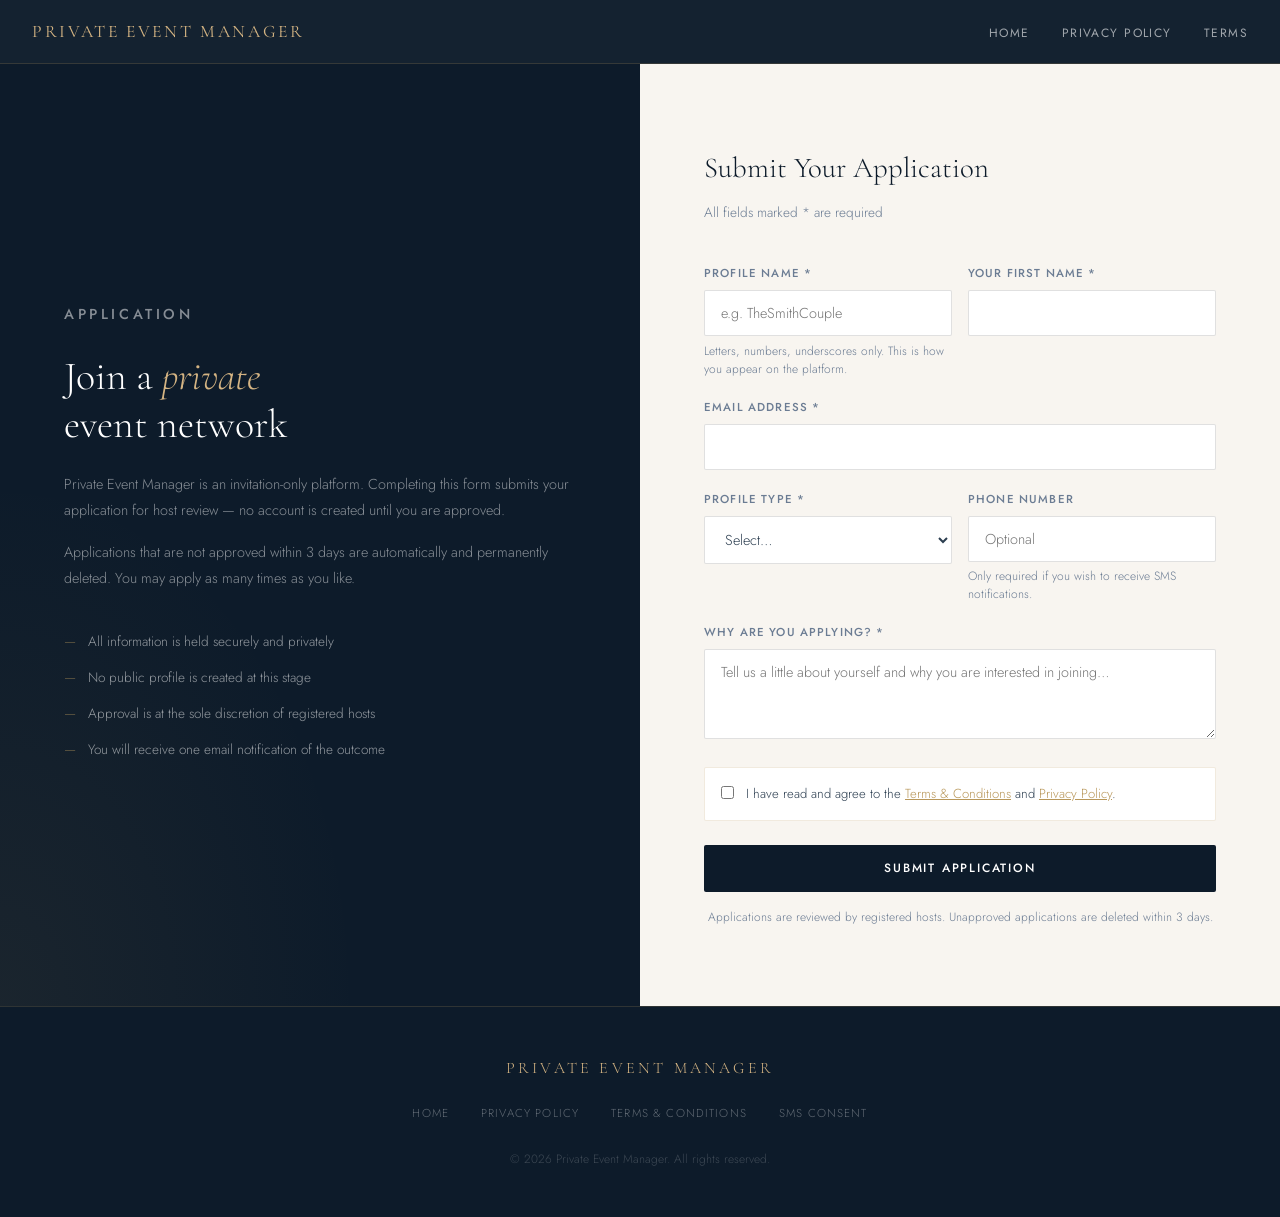
==== signup/index.html @ 06c5b594 "Initial site — compliance pages for privateeventmanager.com" ====
<!DOCTYPE html>
<html lang="en">
<head>
<meta charset="UTF-8">
<meta name="viewport" content="width=device-width, initial-scale=1.0">
<title>Apply for Access — Private Event Manager</title>
<meta name="description" content="Submit an application to join the Private Event Manager platform. Applications are reviewed by registered hosts.">
<link rel="stylesheet" href="../style.css">
</head>
<body>

<nav>
  <a href="/" class="nav-brand">Private Event Manager</a>
  <ul class="nav-links">
    <li><a href="/">Home</a></li>
    <li><a href="../privacy-policy/">Privacy Policy</a></li>
    <li><a href="../terms-and-conditions/">Terms</a></li>
  </ul>
</nav>

<div class="signup-section">

  <div class="signup-left">
    <div>
      <p class="section-label" style="margin-bottom:1.5rem">Application</p>
      <h2>Join a <em>private</em><br>event network</h2>
      <p>Private Event Manager is an invitation-only platform. Completing this form submits your application for host review — no account is created until you are approved.</p>
      <p>Applications that are not approved within 3 days are automatically and permanently deleted. You may apply as many times as you like.</p>
      <ul class="signup-points">
        <li>All information is held securely and privately</li>
        <li>No public profile is created at this stage</li>
        <li>Approval is at the sole discretion of registered hosts</li>
        <li>You will receive one email notification of the outcome</li>
      </ul>
    </div>
  </div>

  <div class="signup-right">
    <h3>Submit Your Application</h3>
    <p class="sub">All fields marked * are required</p>

    <!-- PEM Signup Widget loads here -->
    <div id="pem-signup-widget">
      <!-- 
        To embed the live signup form, add this script tag:
        <script src="https://swinging.party/wp-content/plugins/private-event-manager/assets/js/pem-signup-widget.js" data-target="pem-signup-widget"></script>
        
        Until the widget is live, the static form below is shown for Twilio verification purposes.
      -->

      <form id="pem-application-form" novalidate>

        <div class="pem-form-row-2">
          <div class="pem-form-group">
            <label for="profile_name">Profile Name *</label>
            <input type="text" id="profile_name" name="profile_name" placeholder="e.g. TheSmithCouple" required maxlength="30">
            <p class="pem-form-note">Letters, numbers, underscores only. This is how you appear on the platform.</p>
          </div>
          <div class="pem-form-group">
            <label for="first_name">Your First Name *</label>
            <input type="text" id="first_name" name="first_name" required>
          </div>
        </div>

        <div class="pem-form-group">
          <label for="email">Email Address *</label>
          <input type="email" id="email" name="email" required autocomplete="email">
        </div>

        <div class="pem-form-row-2">
          <div class="pem-form-group">
            <label for="profile_size">Profile Type *</label>
            <select id="profile_size" name="profile_size" required>
              <option value="">Select…</option>
              <option value="1">Individual</option>
              <option value="2">Couple</option>
              <option value="3">Trio</option>
              <option value="4">Group of Four</option>
            </select>
          </div>
          <div class="pem-form-group">
            <label for="phone">Phone Number</label>
            <input type="tel" id="phone" name="phone" autocomplete="tel" placeholder="Optional">
            <p class="pem-form-note">Only required if you wish to receive SMS notifications.</p>
          </div>
        </div>

        <div class="pem-phone-consent" id="sms-consent-row">
          <div class="pem-consent-box">
            <label class="pem-consent-label">
              <input type="checkbox" id="sms_consent" name="sms_consent" value="1">
              <span>I agree to receive SMS event notifications from Private Event Manager. Msg &amp; data rates may apply. Reply STOP to opt out.</span>
            </label>
          </div>
        </div>

        <div class="pem-form-group">
          <label for="application_text">Why are you applying? *</label>
          <textarea id="application_text" name="application_text" required placeholder="Tell us a little about yourself and why you are interested in joining…"></textarea>
        </div>

        <div class="pem-consent-box" style="margin-bottom:0.5rem">
          <label class="pem-consent-label">
            <input type="checkbox" id="terms_consent" name="terms_consent" required>
            <span>I have read and agree to the <a href="../terms-and-conditions/" target="_blank" style="color:var(--gold)">Terms &amp; Conditions</a> and <a href="../privacy-policy/" target="_blank" style="color:var(--gold)">Privacy Policy</a>.</span>
          </label>
        </div>

        <div id="form-notice" style="display:none;padding:0.75rem 1rem;border-radius:2px;font-size:0.85rem;margin-top:1rem"></div>

        <button type="submit" class="pem-submit-btn" id="submit-btn">Submit Application</button>

        <p class="pem-form-note" style="text-align:center;margin-top:1rem">Applications are reviewed by registered hosts. Unapproved applications are deleted within 3 days.</p>

      </form>
    </div>
  </div>
</div>

<footer>
  <p class="footer-brand">Private Event Manager</p>
  <ul class="footer-links">
    <li><a href="/">Home</a></li>
    <li><a href="../privacy-policy/">Privacy Policy</a></li>
    <li><a href="../terms-and-conditions/">Terms &amp; Conditions</a></li>
    <li><a href="../sms-consent/">SMS Consent</a></li>
  </ul>
  <p class="footer-copy">&copy; 2026 Private Event Manager. All rights reserved.</p>
</footer>

<script>
// Show SMS consent when phone is entered
const phoneInput = document.getElementById('phone');
const smsRow = document.getElementById('sms-consent-row');

phoneInput.addEventListener('input', function() {
  smsRow.style.display = this.value.trim() ? 'block' : 'none';
});

// Form submission — posts to swinging.party REST API
document.getElementById('pem-application-form').addEventListener('submit', async function(e) {
  e.preventDefault();

  const btn = document.getElementById('submit-btn');
  const notice = document.getElementById('form-notice');
  const termsChecked = document.getElementById('terms_consent').checked;

  if (!termsChecked) {
    notice.style.display = 'block';
    notice.style.background = '#fff3cd';
    notice.style.color = '#856404';
    notice.textContent = 'Please agree to the Terms & Conditions and Privacy Policy to continue.';
    return;
  }

  btn.textContent = 'Submitting…';
  btn.disabled = true;

  const data = {
    profile_name: document.getElementById('profile_name').value,
    first_name: document.getElementById('first_name').value,
    email: document.getElementById('email').value,
    phone: document.getElementById('phone').value,
    profile_size: document.getElementById('profile_size').value,
    application_text: document.getElementById('application_text').value,
    sms_consent: document.getElementById('sms_consent').checked ? 1 : 0,
  };

  try {
    const res = await fetch('https://swinging.party/wp-json/pem/v1/apply', {
      method: 'POST',
      headers: { 'Content-Type': 'application/json' },
      body: JSON.stringify(data)
    });

    const json = await res.json();

    if (json.success) {
      document.getElementById('pem-application-form').innerHTML = `
        <div style="text-align:center;padding:3rem 1rem">
          <p style="font-family:'Cormorant Garamond',serif;font-size:2rem;font-weight:300;color:var(--navy);margin-bottom:1rem">Application Received</p>
          <div style="width:32px;height:1px;background:var(--gold);margin:0 auto 1.5rem"></div>
          <p style="color:var(--text-muted);font-size:0.9rem;line-height:1.8">Thank you for submitting your application. A registered host will review it shortly. If approved, you will receive an email with instructions to complete your profile.<br><br>If you do not hear back within 3 days, your application will be automatically deleted and you are welcome to apply again.</p>
        </div>
      `;
    } else {
      throw new Error(json.message || 'Submission failed');
    }
  } catch (err) {
    notice.style.display = 'block';
    notice.style.background = '#f8d7da';
    notice.style.color = '#721c24';
    notice.textContent = err.message || 'Something went wrong. Please try again or contact us directly.';
    btn.textContent = 'Submit Application';
    btn.disabled = false;
  }
});
</script>

</body>
</html>
---- style.css ----
@import url('https://fonts.googleapis.com/css2?family=Cormorant+Garamond:ital,wght@0,300;0,400;0,600;1,300;1,400&family=Jost:wght@300;400;500&display=swap');

*, *::before, *::after { box-sizing: border-box; margin: 0; padding: 0; }

:root {
  --navy: #0d1b2a;
  --navy-mid: #162435;
  --navy-light: #1e3048;
  --gold: #b8975a;
  --gold-light: #d4b483;
  --cream: #f8f5f0;
  --text: #2c3e50;
  --text-muted: #6b7c93;
  --white: #ffffff;
  --border: rgba(184,151,90,0.2);
  --max-width: 900px;
}

html { scroll-behavior: smooth; }

body {
  font-family: 'Jost', sans-serif;
  font-weight: 300;
  background: var(--cream);
  color: var(--text);
  line-height: 1.7;
  -webkit-font-smoothing: antialiased;
}

/* NAV */
nav {
  position: fixed;
  top: 0; left: 0; right: 0;
  z-index: 100;
  background: rgba(13,27,42,0.97);
  backdrop-filter: blur(12px);
  border-bottom: 1px solid var(--border);
  padding: 0 2rem;
  height: 64px;
  display: flex;
  align-items: center;
  justify-content: space-between;
}

.nav-brand {
  font-family: 'Cormorant Garamond', serif;
  font-size: 1.1rem;
  font-weight: 400;
  letter-spacing: 0.15em;
  color: var(--gold-light);
  text-decoration: none;
  text-transform: uppercase;
}

.nav-links {
  display: flex;
  gap: 2rem;
  list-style: none;
}

.nav-links a {
  font-size: 0.75rem;
  font-weight: 400;
  letter-spacing: 0.12em;
  text-transform: uppercase;
  color: rgba(255,255,255,0.6);
  text-decoration: none;
  transition: color 0.2s;
}

.nav-links a:hover { color: var(--gold-light); }

/* HERO */
.hero {
  min-height: 100vh;
  background: var(--navy);
  display: flex;
  align-items: center;
  justify-content: center;
  text-align: center;
  padding: 8rem 2rem 6rem;
  position: relative;
  overflow: hidden;
}

.hero::before {
  content: '';
  position: absolute;
  inset: 0;
  background: 
    radial-gradient(ellipse 80% 60% at 50% 0%, rgba(184,151,90,0.08) 0%, transparent 70%),
    radial-gradient(ellipse 40% 40% at 80% 80%, rgba(184,151,90,0.04) 0%, transparent 60%);
}

.hero-eyebrow {
  font-size: 0.7rem;
  font-weight: 400;
  letter-spacing: 0.25em;
  text-transform: uppercase;
  color: var(--gold);
  margin-bottom: 1.5rem;
}

.hero h1 {
  font-family: 'Cormorant Garamond', serif;
  font-size: clamp(2.5rem, 6vw, 4.5rem);
  font-weight: 300;
  line-height: 1.15;
  color: var(--white);
  margin-bottom: 1.5rem;
  max-width: 720px;
  margin-left: auto;
  margin-right: auto;
}

.hero h1 em {
  font-style: italic;
  color: var(--gold-light);
}

.hero-sub {
  font-size: 1rem;
  font-weight: 300;
  color: rgba(255,255,255,0.55);
  max-width: 500px;
  margin: 0 auto 3rem;
  letter-spacing: 0.02em;
}

.divider-gold {
  width: 48px;
  height: 1px;
  background: var(--gold);
  margin: 0 auto 2.5rem;
  opacity: 0.6;
}

/* BUTTONS */
.btn {
  display: inline-block;
  padding: 0.85rem 2.5rem;
  font-family: 'Jost', sans-serif;
  font-size: 0.75rem;
  font-weight: 500;
  letter-spacing: 0.15em;
  text-transform: uppercase;
  text-decoration: none;
  border-radius: 2px;
  transition: all 0.25s;
  cursor: pointer;
  border: none;
}

.btn-primary {
  background: var(--gold);
  color: var(--navy);
}
.btn-primary:hover {
  background: var(--gold-light);
  transform: translateY(-1px);
  box-shadow: 0 8px 24px rgba(184,151,90,0.25);
}

.btn-outline {
  background: transparent;
  color: var(--gold-light);
  border: 1px solid rgba(184,151,90,0.4);
}
.btn-outline:hover {
  border-color: var(--gold-light);
  background: rgba(184,151,90,0.06);
}

.btn-group {
  display: flex;
  gap: 1rem;
  justify-content: center;
  flex-wrap: wrap;
}

/* SECTIONS */
section {
  padding: 6rem 2rem;
}

.container {
  max-width: var(--max-width);
  margin: 0 auto;
}

.section-label {
  font-size: 0.65rem;
  font-weight: 500;
  letter-spacing: 0.25em;
  text-transform: uppercase;
  color: var(--gold);
  margin-bottom: 1rem;
}

.section-title {
  font-family: 'Cormorant Garamond', serif;
  font-size: clamp(1.8rem, 3.5vw, 2.8rem);
  font-weight: 300;
  line-height: 1.2;
  color: var(--navy);
  margin-bottom: 1.5rem;
}

.section-title em {
  font-style: italic;
  color: var(--gold);
}

.section-intro {
  font-size: 1rem;
  color: var(--text-muted);
  max-width: 560px;
  margin-bottom: 3rem;
}

/* FEATURES GRID */
.features-grid {
  display: grid;
  grid-template-columns: repeat(auto-fit, minmax(240px, 1fr));
  gap: 2rem;
  margin-top: 3rem;
}

.feature-card {
  background: var(--white);
  border: 1px solid rgba(0,0,0,0.06);
  padding: 2rem;
  border-radius: 3px;
  position: relative;
}

.feature-card::before {
  content: '';
  position: absolute;
  top: 0; left: 0; right: 0;
  height: 2px;
  background: linear-gradient(90deg, var(--gold), transparent);
}

.feature-icon {
  font-size: 1.5rem;
  margin-bottom: 1rem;
  opacity: 0.7;
}

.feature-card h3 {
  font-family: 'Cormorant Garamond', serif;
  font-size: 1.2rem;
  font-weight: 400;
  color: var(--navy);
  margin-bottom: 0.5rem;
}

.feature-card p {
  font-size: 0.875rem;
  color: var(--text-muted);
  line-height: 1.6;
}

/* HOW IT WORKS */
.steps {
  display: grid;
  grid-template-columns: repeat(auto-fit, minmax(200px, 1fr));
  gap: 0;
  margin-top: 3rem;
  position: relative;
}

.step {
  padding: 2rem;
  text-align: center;
  position: relative;
}

.step-number {
  font-family: 'Cormorant Garamond', serif;
  font-size: 3rem;
  font-weight: 300;
  color: var(--gold);
  opacity: 0.3;
  line-height: 1;
  margin-bottom: 1rem;
}

.step h3 {
  font-family: 'Cormorant Garamond', serif;
  font-size: 1.1rem;
  font-weight: 400;
  color: var(--navy);
  margin-bottom: 0.5rem;
}

.step p {
  font-size: 0.85rem;
  color: var(--text-muted);
}

/* DARK SECTION */
.section-dark {
  background: var(--navy);
  color: var(--white);
  text-align: center;
}

.section-dark .section-title { color: var(--white); }
.section-dark .section-intro { color: rgba(255,255,255,0.5); }

/* DOCUMENT PAGES */
.doc-hero {
  background: var(--navy);
  padding: 8rem 2rem 5rem;
  text-align: center;
}

.doc-hero .section-label { margin-bottom: 1rem; }

.doc-hero h1 {
  font-family: 'Cormorant Garamond', serif;
  font-size: clamp(2rem, 4vw, 3.2rem);
  font-weight: 300;
  color: var(--white);
  margin-bottom: 1rem;
}

.doc-hero .last-updated {
  font-size: 0.8rem;
  color: rgba(255,255,255,0.35);
  letter-spacing: 0.08em;
}

.doc-content {
  background: var(--white);
  padding: 5rem 2rem;
}

.doc-body {
  max-width: 720px;
  margin: 0 auto;
}

.doc-body h2 {
  font-family: 'Cormorant Garamond', serif;
  font-size: 1.5rem;
  font-weight: 400;
  color: var(--navy);
  margin: 3rem 0 1rem;
  padding-bottom: 0.5rem;
  border-bottom: 1px solid var(--border);
}

.doc-body h2:first-child { margin-top: 0; }

.doc-body p {
  font-size: 0.95rem;
  color: var(--text);
  margin-bottom: 1rem;
  line-height: 1.8;
}

.doc-body ul {
  margin: 0.5rem 0 1rem 1.5rem;
}

.doc-body ul li {
  font-size: 0.95rem;
  color: var(--text);
  margin-bottom: 0.4rem;
  line-height: 1.7;
}

.doc-body strong { color: var(--navy); font-weight: 500; }

.doc-body em {
  display: block;
  background: var(--cream);
  border-left: 3px solid var(--gold);
  padding: 0.75rem 1rem;
  font-style: italic;
  color: var(--text-muted);
  margin: 1rem 0;
  border-radius: 0 2px 2px 0;
}

/* SIGNUP PAGE */
.signup-section {
  min-height: calc(100vh - 64px);
  margin-top: 64px;
  display: grid;
  grid-template-columns: 1fr 1fr;
  align-items: stretch;
}

.signup-left {
  background: var(--navy);
  padding: 5rem 4rem;
  display: flex;
  flex-direction: column;
  justify-content: center;
  position: relative;
  overflow: hidden;
}

.signup-left::before {
  content: '';
  position: absolute;
  inset: 0;
  background: radial-gradient(ellipse 80% 80% at 0% 100%, rgba(184,151,90,0.08) 0%, transparent 70%);
}

.signup-left h2 {
  font-family: 'Cormorant Garamond', serif;
  font-size: 2.5rem;
  font-weight: 300;
  color: var(--white);
  line-height: 1.2;
  margin-bottom: 1.5rem;
  position: relative;
}

.signup-left h2 em {
  font-style: italic;
  color: var(--gold-light);
}

.signup-left p {
  font-size: 0.9rem;
  color: rgba(255,255,255,0.5);
  line-height: 1.8;
  margin-bottom: 1rem;
  position: relative;
}

.signup-points {
  list-style: none;
  margin-top: 2rem;
  position: relative;
}

.signup-points li {
  font-size: 0.85rem;
  color: rgba(255,255,255,0.55);
  padding: 0.4rem 0 0.4rem 1.5rem;
  position: relative;
}

.signup-points li::before {
  content: '—';
  position: absolute;
  left: 0;
  color: var(--gold);
  opacity: 0.6;
}

.signup-right {
  background: var(--cream);
  padding: 5rem 4rem;
  display: flex;
  flex-direction: column;
  justify-content: center;
}

.signup-right h3 {
  font-family: 'Cormorant Garamond', serif;
  font-size: 1.8rem;
  font-weight: 300;
  color: var(--navy);
  margin-bottom: 0.5rem;
}

.signup-right .sub {
  font-size: 0.85rem;
  color: var(--text-muted);
  margin-bottom: 2.5rem;
}

/* FORM STYLES */
.pem-form-group {
  margin-bottom: 1.25rem;
}

.pem-form-group label {
  display: block;
  font-size: 0.72rem;
  font-weight: 500;
  letter-spacing: 0.1em;
  text-transform: uppercase;
  color: var(--text-muted);
  margin-bottom: 0.4rem;
}

.pem-form-group input,
.pem-form-group select,
.pem-form-group textarea {
  width: 100%;
  padding: 0.75rem 1rem;
  background: var(--white);
  border: 1px solid rgba(0,0,0,0.12);
  border-radius: 2px;
  font-family: 'Jost', sans-serif;
  font-size: 0.9rem;
  font-weight: 300;
  color: var(--text);
  transition: border-color 0.2s;
  outline: none;
}

.pem-form-group input:focus,
.pem-form-group select:focus,
.pem-form-group textarea:focus {
  border-color: var(--gold);
  box-shadow: 0 0 0 3px rgba(184,151,90,0.08);
}

.pem-form-group textarea { resize: vertical; min-height: 90px; }

.pem-consent-box {
  background: var(--white);
  border: 1px solid rgba(184,151,90,0.2);
  border-radius: 2px;
  padding: 1rem;
  margin: 1rem 0;
}

.pem-consent-label {
  display: flex;
  gap: 0.75rem;
  align-items: flex-start;
  cursor: pointer;
  font-size: 0.82rem;
  color: var(--text);
  line-height: 1.5;
}

.pem-consent-label input[type="checkbox"] {
  width: auto;
  margin-top: 2px;
  flex-shrink: 0;
  accent-color: var(--gold);
}

.pem-form-note {
  font-size: 0.75rem;
  color: var(--text-muted);
  margin-top: 0.35rem;
  line-height: 1.5;
}

.pem-form-row-2 {
  display: grid;
  grid-template-columns: 1fr 1fr;
  gap: 1rem;
}

.pem-submit-btn {
  width: 100%;
  padding: 0.9rem;
  background: var(--navy);
  color: var(--white);
  border: none;
  border-radius: 2px;
  font-family: 'Jost', sans-serif;
  font-size: 0.75rem;
  font-weight: 500;
  letter-spacing: 0.15em;
  text-transform: uppercase;
  cursor: pointer;
  margin-top: 1rem;
  transition: all 0.2s;
}

.pem-submit-btn:hover {
  background: var(--navy-light);
  transform: translateY(-1px);
}

.pem-phone-consent { display: none; margin-top: 0.5rem; }

/* SMS CONSENT PAGE */
.consent-page {
  margin-top: 64px;
  padding: 6rem 2rem;
  background: var(--white);
}

.consent-header {
  text-align: center;
  margin-bottom: 4rem;
}

.consent-box {
  background: var(--cream);
  border: 1px solid var(--border);
  border-radius: 3px;
  padding: 2.5rem;
  margin: 2rem 0;
}

.consent-box h3 {
  font-family: 'Cormorant Garamond', serif;
  font-size: 1.3rem;
  font-weight: 400;
  color: var(--navy);
  margin-bottom: 1rem;
}

.consent-statement {
  background: var(--navy);
  color: var(--white);
  padding: 1.25rem 1.5rem;
  border-radius: 2px;
  font-size: 0.9rem;
  line-height: 1.7;
  margin: 1rem 0;
  font-style: italic;
}

/* FOOTER */
footer {
  background: var(--navy);
  border-top: 1px solid var(--border);
  padding: 3rem 2rem;
  text-align: center;
}

.footer-brand {
  font-family: 'Cormorant Garamond', serif;
  font-size: 1rem;
  font-weight: 300;
  letter-spacing: 0.2em;
  text-transform: uppercase;
  color: var(--gold-light);
  margin-bottom: 1rem;
}

.footer-links {
  display: flex;
  gap: 2rem;
  justify-content: center;
  list-style: none;
  margin-bottom: 1.5rem;
  flex-wrap: wrap;
}

.footer-links a {
  font-size: 0.72rem;
  letter-spacing: 0.1em;
  text-transform: uppercase;
  color: rgba(255,255,255,0.35);
  text-decoration: none;
  transition: color 0.2s;
}

.footer-links a:hover { color: var(--gold-light); }

.footer-copy {
  font-size: 0.75rem;
  color: rgba(255,255,255,0.2);
}

/* OBFUSCATED EMAIL */
.email-protect {
  unicode-bidi: bidi-override;
  direction: rtl;
  display: inline-block;
}

/* RESPONSIVE */
@media (max-width: 768px) {
  .signup-section { grid-template-columns: 1fr; }
  .signup-left { padding: 4rem 2rem 3rem; }
  .signup-right { padding: 3rem 2rem 4rem; }
  .pem-form-row-2 { grid-template-columns: 1fr; }
  .nav-links { display: none; }
  .steps { grid-template-columns: 1fr 1fr; }
}

@media (max-width: 480px) {
  .steps { grid-template-columns: 1fr; }
  .features-grid { grid-template-columns: 1fr; }
}

/* ANIMATIONS */
@keyframes fadeUp {
  from { opacity: 0; transform: translateY(20px); }
  to { opacity: 1; transform: translateY(0); }
}

.hero > * { animation: fadeUp 0.8s ease forwards; }
.hero .hero-eyebrow { animation-delay: 0.1s; }
.hero h1 { animation-delay: 0.25s; }
.hero .divider-gold { animation-delay: 0.4s; }
.hero .hero-sub { animation-delay: 0.5s; }
.hero .btn-group { animation-delay: 0.65s; }
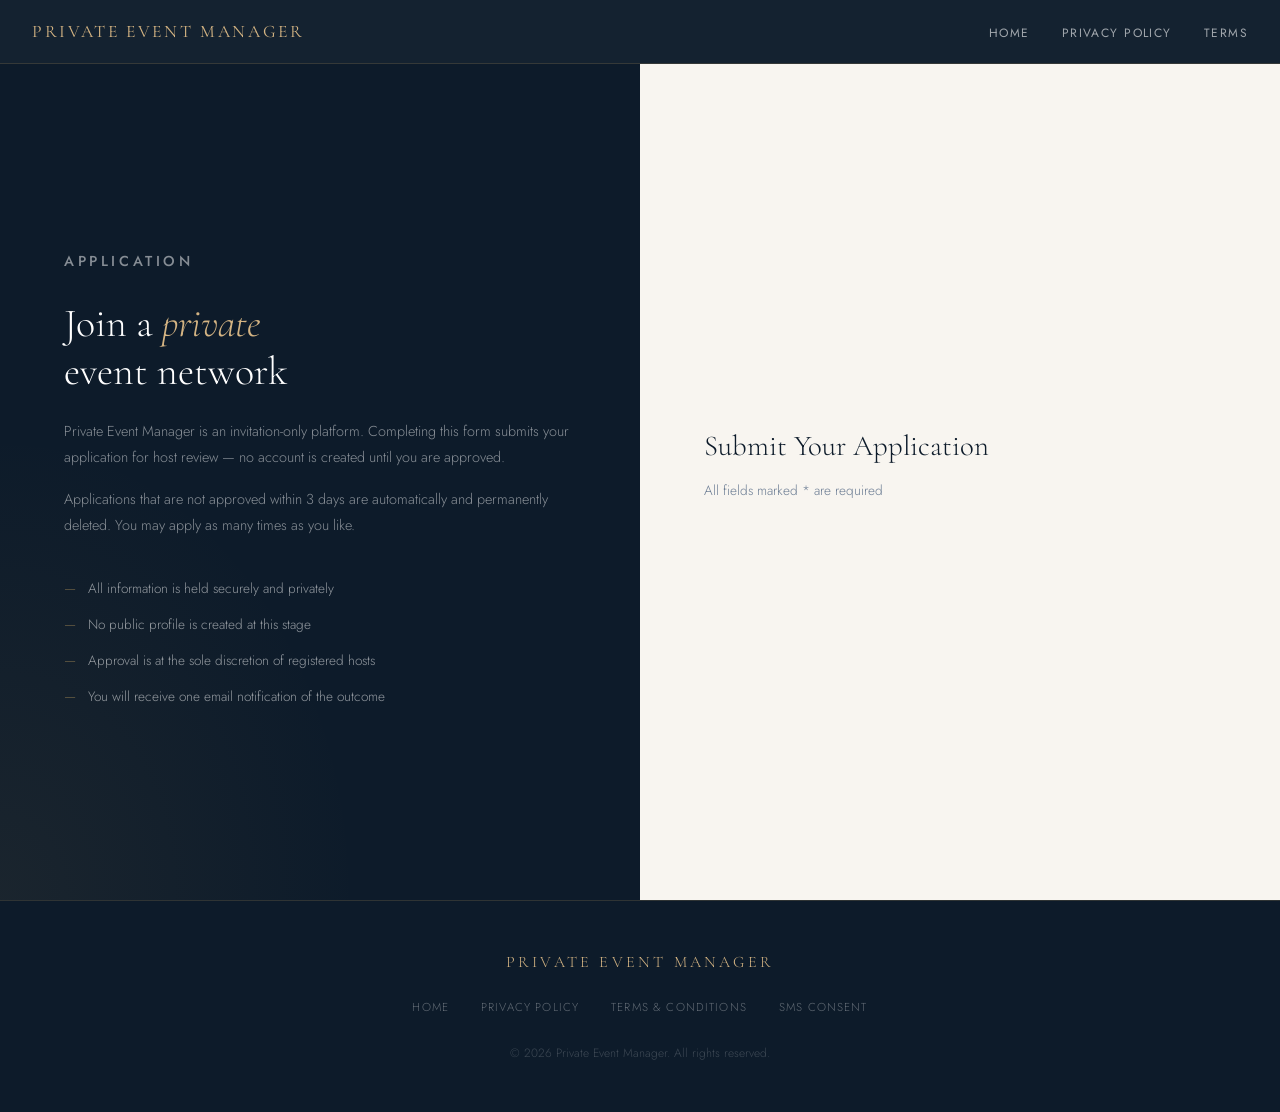
==== commit 4d96ce66: "Swap static signup form for widget embed Replace hardcoded form + inline fetch handler with one-line" ====
--- a/signup/index.html
+++ b/signup/index.html
@@ -41,78 +41,6 @@
 
     <!-- PEM Signup Widget loads here -->
     <div id="pem-signup-widget">
-      <!-- 
-        To embed the live signup form, add this script tag:
-        <script src="https://swinging.party/wp-content/plugins/private-event-manager/assets/js/pem-signup-widget.js" data-target="pem-signup-widget"></script>
-        
-        Until the widget is live, the static form below is shown for Twilio verification purposes.
-      -->
-
-      <form id="pem-application-form" novalidate>
-
-        <div class="pem-form-row-2">
-          <div class="pem-form-group">
-            <label for="profile_name">Profile Name *</label>
-            <input type="text" id="profile_name" name="profile_name" placeholder="e.g. TheSmithCouple" required maxlength="30">
-            <p class="pem-form-note">Letters, numbers, underscores only. This is how you appear on the platform.</p>
-          </div>
-          <div class="pem-form-group">
-            <label for="first_name">Your First Name *</label>
-            <input type="text" id="first_name" name="first_name" required>
-          </div>
-        </div>
-
-        <div class="pem-form-group">
-          <label for="email">Email Address *</label>
-          <input type="email" id="email" name="email" required autocomplete="email">
-        </div>
-
-        <div class="pem-form-row-2">
-          <div class="pem-form-group">
-            <label for="profile_size">Profile Type *</label>
-            <select id="profile_size" name="profile_size" required>
-              <option value="">Select…</option>
-              <option value="1">Individual</option>
-              <option value="2">Couple</option>
-              <option value="3">Trio</option>
-              <option value="4">Group of Four</option>
-            </select>
-          </div>
-          <div class="pem-form-group">
-            <label for="phone">Phone Number</label>
-            <input type="tel" id="phone" name="phone" autocomplete="tel" placeholder="Optional">
-            <p class="pem-form-note">Only required if you wish to receive SMS notifications.</p>
-          </div>
-        </div>
-
-        <div class="pem-phone-consent" id="sms-consent-row">
-          <div class="pem-consent-box">
-            <label class="pem-consent-label">
-              <input type="checkbox" id="sms_consent" name="sms_consent" value="1">
-              <span>I agree to receive SMS event notifications from Private Event Manager. Msg &amp; data rates may apply. Reply STOP to opt out.</span>
-            </label>
-          </div>
-        </div>
-
-        <div class="pem-form-group">
-          <label for="application_text">Why are you applying? *</label>
-          <textarea id="application_text" name="application_text" required placeholder="Tell us a little about yourself and why you are interested in joining…"></textarea>
-        </div>
-
-        <div class="pem-consent-box" style="margin-bottom:0.5rem">
-          <label class="pem-consent-label">
-            <input type="checkbox" id="terms_consent" name="terms_consent" required>
-            <span>I have read and agree to the <a href="../terms-and-conditions/" target="_blank" style="color:var(--gold)">Terms &amp; Conditions</a> and <a href="../privacy-policy/" target="_blank" style="color:var(--gold)">Privacy Policy</a>.</span>
-          </label>
-        </div>
-
-        <div id="form-notice" style="display:none;padding:0.75rem 1rem;border-radius:2px;font-size:0.85rem;margin-top:1rem"></div>
-
-        <button type="submit" class="pem-submit-btn" id="submit-btn">Submit Application</button>
-
-        <p class="pem-form-note" style="text-align:center;margin-top:1rem">Applications are reviewed by registered hosts. Unapproved applications are deleted within 3 days.</p>
-
-      </form>
     </div>
   </div>
 </div>
@@ -128,74 +56,7 @@
   <p class="footer-copy">&copy; 2026 Private Event Manager. All rights reserved.</p>
 </footer>
 
-<script>
-// Show SMS consent when phone is entered
-const phoneInput = document.getElementById('phone');
-const smsRow = document.getElementById('sms-consent-row');
-
-phoneInput.addEventListener('input', function() {
-  smsRow.style.display = this.value.trim() ? 'block' : 'none';
-});
-
-// Form submission — posts to swinging.party REST API
-document.getElementById('pem-application-form').addEventListener('submit', async function(e) {
-  e.preventDefault();
-
-  const btn = document.getElementById('submit-btn');
-  const notice = document.getElementById('form-notice');
-  const termsChecked = document.getElementById('terms_consent').checked;
-
-  if (!termsChecked) {
-    notice.style.display = 'block';
-    notice.style.background = '#fff3cd';
-    notice.style.color = '#856404';
-    notice.textContent = 'Please agree to the Terms & Conditions and Privacy Policy to continue.';
-    return;
-  }
-
-  btn.textContent = 'Submitting…';
-  btn.disabled = true;
-
-  const data = {
-    profile_name: document.getElementById('profile_name').value,
-    first_name: document.getElementById('first_name').value,
-    email: document.getElementById('email').value,
-    phone: document.getElementById('phone').value,
-    profile_size: document.getElementById('profile_size').value,
-    application_text: document.getElementById('application_text').value,
-    sms_consent: document.getElementById('sms_consent').checked ? 1 : 0,
-  };
-
-  try {
-    const res = await fetch('https://swinging.party/wp-json/pem/v1/apply', {
-      method: 'POST',
-      headers: { 'Content-Type': 'application/json' },
-      body: JSON.stringify(data)
-    });
-
-    const json = await res.json();
-
-    if (json.success) {
-      document.getElementById('pem-application-form').innerHTML = `
-        <div style="text-align:center;padding:3rem 1rem">
-          <p style="font-family:'Cormorant Garamond',serif;font-size:2rem;font-weight:300;color:var(--navy);margin-bottom:1rem">Application Received</p>
-          <div style="width:32px;height:1px;background:var(--gold);margin:0 auto 1.5rem"></div>
-          <p style="color:var(--text-muted);font-size:0.9rem;line-height:1.8">Thank you for submitting your application. A registered host will review it shortly. If approved, you will receive an email with instructions to complete your profile.<br><br>If you do not hear back within 3 days, your application will be automatically deleted and you are welcome to apply again.</p>
-        </div>
-      `;
-    } else {
-      throw new Error(json.message || 'Submission failed');
-    }
-  } catch (err) {
-    notice.style.display = 'block';
-    notice.style.background = '#f8d7da';
-    notice.style.color = '#721c24';
-    notice.textContent = err.message || 'Something went wrong. Please try again or contact us directly.';
-    btn.textContent = 'Submit Application';
-    btn.disabled = false;
-  }
-});
-</script>
+<script src="https://swinging.party/wp-json/pem/v1/signup-widget.js" async></script>
 
 </body>
 </html>
